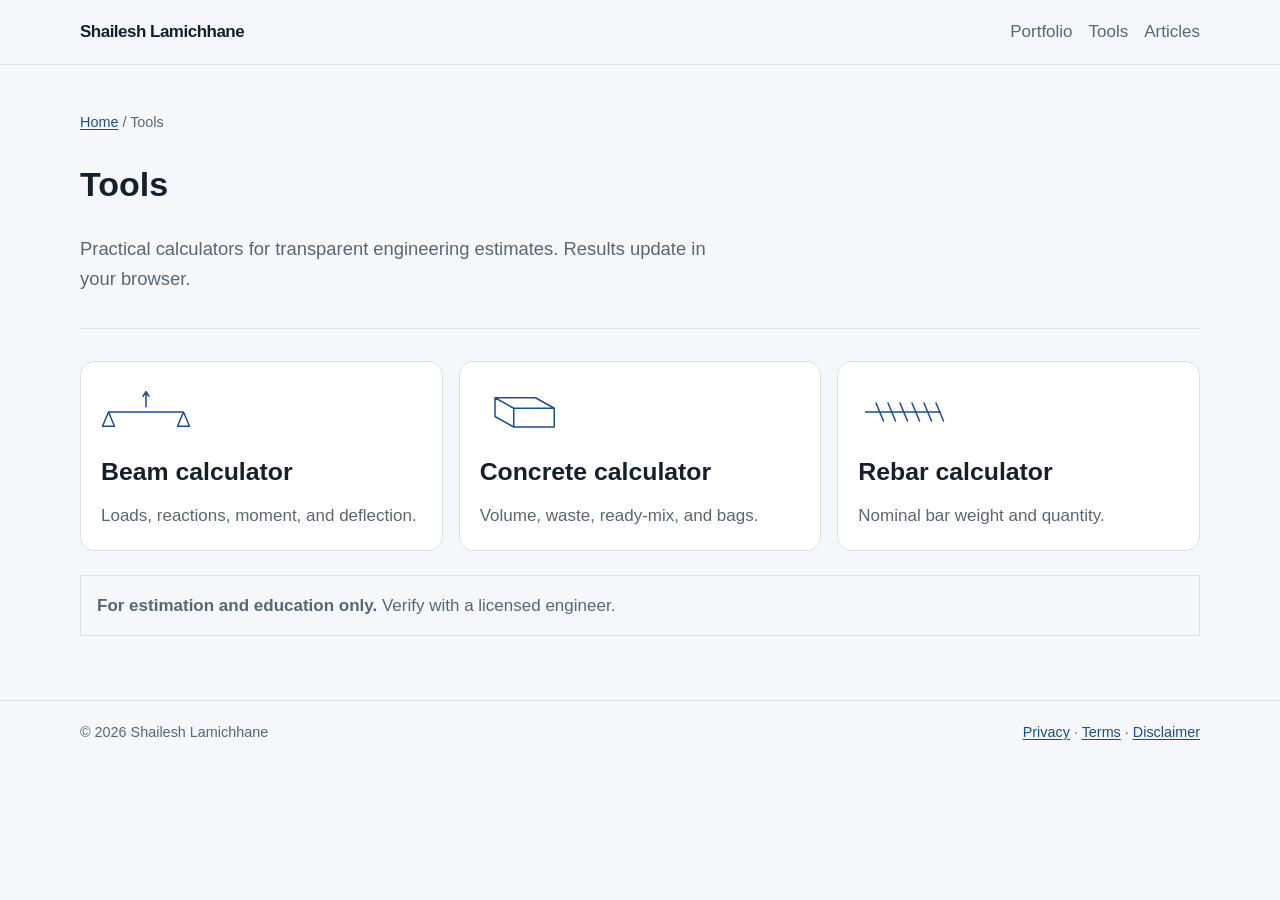
==== tools/index.html @ f7adca34 "feat: merge engineering tools into portfolio" ====
<!doctype html><html lang="en-US"><head><meta charset="utf-8"><meta name="viewport" content="width=device-width,initial-scale=1"><title>Tools | Shailesh Lamichhane</title><link rel="stylesheet" href="/style.css"></head><body><header class="site-header"><nav class="nav"><a class="brand" href="/">Shailesh Lamichhane</a><div class="nav-links"><a href="/">Portfolio</a><a href="/tools/">Tools</a><a href="/tools/articles/">Articles</a></div></nav></header><main><header class="page-header"><p class="crumb"><a href="/">Home</a> / Tools</p><h1>Tools</h1><p class="lede">Practical calculators for transparent engineering estimates. Results update in your browser.</p></header><div class="tool-grid"><a class="tool-card" href="/tools/beam-calculator/"><svg class="tool-symbol" viewBox="0 0 120 70"><path d="M10 35h100M10 35 2 54h16zM110 35l-8 19h16zM60 8v20m-4-14 4-6 4 6"/></svg><div><h2>Beam calculator</h2><p>Loads, reactions, moment, and deflection.</p></div></a><a class="tool-card" href="/tools/concrete-calculator/"><svg class="tool-symbol" viewBox="0 0 120 70"><path d="M20 16h54l25 14v25H45L20 41zM20 16l25 14h54M45 30v25"/></svg><div><h2>Concrete calculator</h2><p>Volume, waste, ready-mix, and bags.</p></div></a><a class="tool-card" href="/tools/rebar-calculator/"><svg class="tool-symbol" viewBox="0 0 120 70"><path d="M10 35h100m-86-12 10 24m6-24 10 24m6-24 10 24m6-24 10 24m6-24 10 24m6-24 10 24"/></svg><div><h2>Rebar calculator</h2><p>Nominal bar weight and quantity.</p></div></a></div><div class="notice"><strong>For estimation and education only.</strong> Verify with a licensed engineer.</div></main><footer class="site-footer"><div><span>© <span id="year"></span> Shailesh Lamichhane</span><span><a href="/tools/privacy/">Privacy</a> · <a href="/tools/terms/">Terms</a> · <a href="/tools/disclaimer/">Disclaimer</a></span></div></footer><script src="/script.js"></script></body></html>
---- style.css ----
:root{--bg:#f5f7fa;--ink:#17202a;--steel:#5b6672;--line:#dde1e6;--blue:#1d4e89;--orange:#bf3f0a;--panel:#fff;color-scheme:light;font-family:Arial,sans-serif}*{box-sizing:border-box}html{scroll-behavior:smooth}body{margin:0;background:var(--bg);color:var(--ink);font-size:17px;line-height:1.6}a{color:var(--blue);text-underline-offset:.16em}a:focus-visible,button:focus-visible,input:focus-visible,select:focus-visible{outline:3px solid var(--orange);outline-offset:3px}.skip-link{position:absolute;left:-999px}.skip-link:focus{left:1rem;top:1rem;padding:.5rem;background:#fff;z-index:2}.site-header{border-bottom:1px solid var(--line)}.nav,main,.site-footer>div{width:min(100% - 2rem,70rem);margin:auto}.nav{min-height:64px;display:flex;gap:1.25rem;align-items:center;flex-wrap:wrap}.brand{margin-right:auto;font-weight:700;color:var(--ink);text-decoration:none;letter-spacing:-.03em}.nav-links,.contact-links{display:flex;gap:1rem;flex-wrap:wrap}.nav-links a{color:var(--steel);text-decoration:none}.nav-links a:hover{color:var(--blue)}main{padding:2rem 0 4rem}.intro{padding:clamp(2rem,8vw,6rem) 0 2.5rem;border-bottom:1px solid var(--line)}.kicker,.meta,dt{font-size:.82rem;letter-spacing:.06em;text-transform:uppercase;color:var(--blue);font-weight:700}.intro h1{font-size:clamp(2.3rem,6vw,4.6rem);line-height:1.05;letter-spacing:-.045em;max-width:16ch;margin:.5rem 0 1rem}.lede{color:var(--steel);font-size:1.15rem;max-width:65ch}.section{padding:2.5rem 0;border-bottom:1px solid var(--line)}h2{font-size:1.55rem;line-height:1.2;margin:0 0 1rem}h3{margin:.3rem 0;font-size:1.2rem}.lead{font-size:1.15rem;max-width:55ch}.two-column{display:grid;grid-template-columns:1.2fr .8fr;gap:3rem}.facts,.detail{margin:0;border:1px solid var(--line);background:var(--panel)}.facts div{display:grid;grid-template-columns:7rem 1fr;padding:.8rem 1rem;border-bottom:1px solid var(--line)}.facts div:last-child{border:0}.facts dt{color:var(--steel);font-size:.72rem}.facts dd{margin:0}.detail{padding:1.25rem;max-width:68ch}.tag-list{display:flex;gap:.6rem;flex-wrap:wrap}.tag-list span{border:1px solid var(--line);padding:.5rem .75rem;background:var(--panel)}.button{display:inline-block;margin-top:1rem;border:1px solid var(--blue);background:var(--blue);color:#fff;text-decoration:none;padding:.65rem .9rem}.site-footer{border-top:1px solid var(--line);color:var(--steel);font-size:.9rem}.site-footer>div{padding:1.25rem 0;display:flex;justify-content:space-between;gap:1rem;flex-wrap:wrap}.tool-grid{display:grid;grid-template-columns:repeat(3,minmax(0,1fr));gap:1rem}.tool-card{display:flex;min-height:190px;flex-direction:column;justify-content:space-between;padding:1.25rem;border:1px solid var(--line);border-radius:14px;background:var(--panel);color:var(--ink);text-decoration:none;transition:transform .2s,background .2s,color .2s}.tool-card:hover{transform:translateY(-3px);background:var(--blue);color:#fff}.tool-symbol{width:90px;height:60px;fill:none;stroke:var(--blue);stroke-width:2;stroke-linecap:round;stroke-linejoin:round}.tool-card:hover .tool-symbol{stroke:#fff}.tool-card p{margin:0;color:var(--steel)}.tool-card:hover p{color:#e9f1fb}.page-header{padding-bottom:1rem;border-bottom:1px solid var(--line);margin-bottom:2rem}.crumb{font-size:.9rem;color:var(--steel)}.tool-layout{display:grid;grid-template-columns:minmax(0,1fr) minmax(0,1fr);gap:2rem}.box{background:var(--panel);border:1px solid var(--line);padding:1rem}.input-group{margin:0 0 1rem}.input-group label{display:block;font-weight:700;margin-bottom:.25rem}.input-wrap{display:flex}.input-wrap input,.input-wrap select{width:100%;min-height:44px;padding:.5rem;border:1px solid var(--steel);background:var(--bg);color:var(--ink)}.unit{min-width:3rem;display:grid;place-items:center;padding:0 .5rem;border:1px solid var(--steel);border-left:0;color:var(--steel)}.results{display:grid;grid-template-columns:repeat(2,minmax(0,1fr));gap:1px;background:var(--line);border:1px solid var(--line)}.result{background:var(--panel);padding:.75rem}.result dt{font-size:.75rem;color:var(--steel)}.result dd{margin:.15rem 0;color:var(--orange);font-weight:700;font-variant-numeric:tabular-nums}.diagram{width:100%;border:1px solid var(--line);background:var(--bg);margin-bottom:1rem}.diagram .line{fill:none;stroke:var(--blue);stroke-width:2}.diagram text{fill:var(--steel);font:12px Arial}.error{color:var(--orange);min-height:1.4em;font-size:.9rem}.tool-explainer{margin-top:2.5rem;border-top:1px solid var(--line)}.tool-explainer section{padding:1rem 0;border-bottom:1px solid var(--line)}.notice{padding:1rem;border:1px solid var(--line);color:var(--steel);margin-top:1.5rem}.hidden{display:none}@media(max-width:760px){.nav{padding:.75rem 0}.nav-links{width:100%;order:2}.two-column,.tool-layout{grid-template-columns:1fr;gap:1rem}.tool-grid{grid-template-columns:1fr}.intro h1{font-size:2.4rem}.site-footer>div{display:grid}.facts div{grid-template-columns:1fr;gap:.2rem}}
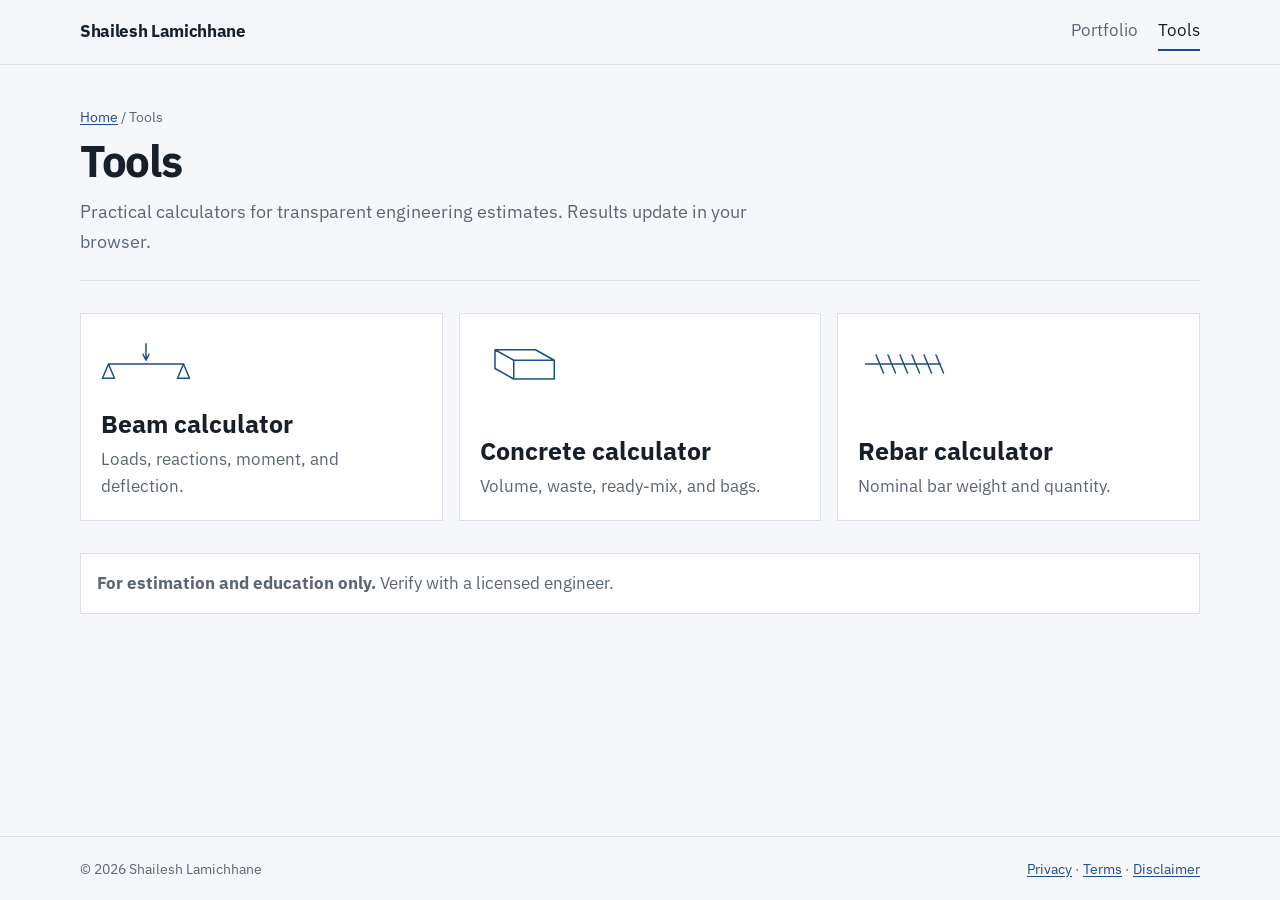
==== commit 3d022b75: "Refine layout and spacing, fix UX issues, remove unfinished articles page" ====
--- a/tools/index.html
+++ b/tools/index.html
@@ -1 +1 @@
-<!doctype html><html lang="en-US"><head><meta charset="utf-8"><meta name="viewport" content="width=device-width,initial-scale=1"><title>Tools | Shailesh Lamichhane</title><link rel="stylesheet" href="/style.css"></head><body><header class="site-header"><nav class="nav"><a class="brand" href="/">Shailesh Lamichhane</a><div class="nav-links"><a href="/">Portfolio</a><a href="/tools/">Tools</a><a href="/tools/articles/">Articles</a></div></nav></header><main><header class="page-header"><p class="crumb"><a href="/">Home</a> / Tools</p><h1>Tools</h1><p class="lede">Practical calculators for transparent engineering estimates. Results update in your browser.</p></header><div class="tool-grid"><a class="tool-card" href="/tools/beam-calculator/"><svg class="tool-symbol" viewBox="0 0 120 70"><path d="M10 35h100M10 35 2 54h16zM110 35l-8 19h16zM60 8v20m-4-14 4-6 4 6"/></svg><div><h2>Beam calculator</h2><p>Loads, reactions, moment, and deflection.</p></div></a><a class="tool-card" href="/tools/concrete-calculator/"><svg class="tool-symbol" viewBox="0 0 120 70"><path d="M20 16h54l25 14v25H45L20 41zM20 16l25 14h54M45 30v25"/></svg><div><h2>Concrete calculator</h2><p>Volume, waste, ready-mix, and bags.</p></div></a><a class="tool-card" href="/tools/rebar-calculator/"><svg class="tool-symbol" viewBox="0 0 120 70"><path d="M10 35h100m-86-12 10 24m6-24 10 24m6-24 10 24m6-24 10 24m6-24 10 24m6-24 10 24"/></svg><div><h2>Rebar calculator</h2><p>Nominal bar weight and quantity.</p></div></a></div><div class="notice"><strong>For estimation and education only.</strong> Verify with a licensed engineer.</div></main><footer class="site-footer"><div><span>© <span id="year"></span> Shailesh Lamichhane</span><span><a href="/tools/privacy/">Privacy</a> · <a href="/tools/terms/">Terms</a> · <a href="/tools/disclaimer/">Disclaimer</a></span></div></footer><script src="/script.js"></script></body></html>
+<!doctype html><html lang="en-US"><head><meta charset="utf-8"><meta name="viewport" content="width=device-width,initial-scale=1"><meta name="description" content="Practical calculators for transparent engineering estimates. Results update in your browser."><title>Tools | Shailesh Lamichhane</title><link rel="preload" href="/fonts/ibm-plex-sans-latin.woff2" as="font" type="font/woff2" crossorigin><link rel="stylesheet" href="/style.css"></head><body><a class="skip-link" href="#main">Skip to content</a><header class="site-header"><nav class="nav"><a class="brand" href="/">Shailesh Lamichhane</a><div class="nav-links"><a href="/">Portfolio</a><a href="/tools/" aria-current="page">Tools</a></div></nav></header><main id="main"><header class="page-header"><p class="crumb"><a href="/">Home</a> / Tools</p><h1>Tools</h1><p class="lede">Practical calculators for transparent engineering estimates. Results update in your browser.</p></header><div class="tool-grid"><a class="tool-card" href="/tools/beam-calculator/"><svg class="tool-symbol" viewBox="0 0 120 70"><path d="M10 35h100M10 35 2 54h16zM110 35l-8 19h16zM60 8v22m-4-8 4 8 4-8"/></svg><div><h2>Beam calculator</h2><p>Loads, reactions, moment, and deflection.</p></div></a><a class="tool-card" href="/tools/concrete-calculator/"><svg class="tool-symbol" viewBox="0 0 120 70"><path d="M20 16h54l25 14v25H45L20 41zM20 16l25 14h54M45 30v25"/></svg><div><h2>Concrete calculator</h2><p>Volume, waste, ready-mix, and bags.</p></div></a><a class="tool-card" href="/tools/rebar-calculator/"><svg class="tool-symbol" viewBox="0 0 120 70"><path d="M10 35h100m-86-12 10 24m6-24 10 24m6-24 10 24m6-24 10 24m6-24 10 24m6-24 10 24"/></svg><div><h2>Rebar calculator</h2><p>Nominal bar weight and quantity.</p></div></a></div><div class="notice"><strong>For estimation and education only.</strong> Verify with a licensed engineer.</div></main><footer class="site-footer"><div><span>© <span id="year"></span> Shailesh Lamichhane</span><span><a href="/tools/privacy/">Privacy</a> · <a href="/tools/terms/">Terms</a> · <a href="/tools/disclaimer/">Disclaimer</a></span></div></footer><script src="/script.js" defer></script></body></html>
--- a/style.css
+++ b/style.css
@@ -1 +1,461 @@
-:root{--bg:#f5f7fa;--ink:#17202a;--steel:#5b6672;--line:#dde1e6;--blue:#1d4e89;--orange:#bf3f0a;--panel:#fff;color-scheme:light;font-family:Arial,sans-serif}*{box-sizing:border-box}html{scroll-behavior:smooth}body{margin:0;background:var(--bg);color:var(--ink);font-size:17px;line-height:1.6}a{color:var(--blue);text-underline-offset:.16em}a:focus-visible,button:focus-visible,input:focus-visible,select:focus-visible{outline:3px solid var(--orange);outline-offset:3px}.skip-link{position:absolute;left:-999px}.skip-link:focus{left:1rem;top:1rem;padding:.5rem;background:#fff;z-index:2}.site-header{border-bottom:1px solid var(--line)}.nav,main,.site-footer>div{width:min(100% - 2rem,70rem);margin:auto}.nav{min-height:64px;display:flex;gap:1.25rem;align-items:center;flex-wrap:wrap}.brand{margin-right:auto;font-weight:700;color:var(--ink);text-decoration:none;letter-spacing:-.03em}.nav-links,.contact-links{display:flex;gap:1rem;flex-wrap:wrap}.nav-links a{color:var(--steel);text-decoration:none}.nav-links a:hover{color:var(--blue)}main{padding:2rem 0 4rem}.intro{padding:clamp(2rem,8vw,6rem) 0 2.5rem;border-bottom:1px solid var(--line)}.kicker,.meta,dt{font-size:.82rem;letter-spacing:.06em;text-transform:uppercase;color:var(--blue);font-weight:700}.intro h1{font-size:clamp(2.3rem,6vw,4.6rem);line-height:1.05;letter-spacing:-.045em;max-width:16ch;margin:.5rem 0 1rem}.lede{color:var(--steel);font-size:1.15rem;max-width:65ch}.section{padding:2.5rem 0;border-bottom:1px solid var(--line)}h2{font-size:1.55rem;line-height:1.2;margin:0 0 1rem}h3{margin:.3rem 0;font-size:1.2rem}.lead{font-size:1.15rem;max-width:55ch}.two-column{display:grid;grid-template-columns:1.2fr .8fr;gap:3rem}.facts,.detail{margin:0;border:1px solid var(--line);background:var(--panel)}.facts div{display:grid;grid-template-columns:7rem 1fr;padding:.8rem 1rem;border-bottom:1px solid var(--line)}.facts div:last-child{border:0}.facts dt{color:var(--steel);font-size:.72rem}.facts dd{margin:0}.detail{padding:1.25rem;max-width:68ch}.tag-list{display:flex;gap:.6rem;flex-wrap:wrap}.tag-list span{border:1px solid var(--line);padding:.5rem .75rem;background:var(--panel)}.button{display:inline-block;margin-top:1rem;border:1px solid var(--blue);background:var(--blue);color:#fff;text-decoration:none;padding:.65rem .9rem}.site-footer{border-top:1px solid var(--line);color:var(--steel);font-size:.9rem}.site-footer>div{padding:1.25rem 0;display:flex;justify-content:space-between;gap:1rem;flex-wrap:wrap}.tool-grid{display:grid;grid-template-columns:repeat(3,minmax(0,1fr));gap:1rem}.tool-card{display:flex;min-height:190px;flex-direction:column;justify-content:space-between;padding:1.25rem;border:1px solid var(--line);border-radius:14px;background:var(--panel);color:var(--ink);text-decoration:none;transition:transform .2s,background .2s,color .2s}.tool-card:hover{transform:translateY(-3px);background:var(--blue);color:#fff}.tool-symbol{width:90px;height:60px;fill:none;stroke:var(--blue);stroke-width:2;stroke-linecap:round;stroke-linejoin:round}.tool-card:hover .tool-symbol{stroke:#fff}.tool-card p{margin:0;color:var(--steel)}.tool-card:hover p{color:#e9f1fb}.page-header{padding-bottom:1rem;border-bottom:1px solid var(--line);margin-bottom:2rem}.crumb{font-size:.9rem;color:var(--steel)}.tool-layout{display:grid;grid-template-columns:minmax(0,1fr) minmax(0,1fr);gap:2rem}.box{background:var(--panel);border:1px solid var(--line);padding:1rem}.input-group{margin:0 0 1rem}.input-group label{display:block;font-weight:700;margin-bottom:.25rem}.input-wrap{display:flex}.input-wrap input,.input-wrap select{width:100%;min-height:44px;padding:.5rem;border:1px solid var(--steel);background:var(--bg);color:var(--ink)}.unit{min-width:3rem;display:grid;place-items:center;padding:0 .5rem;border:1px solid var(--steel);border-left:0;color:var(--steel)}.results{display:grid;grid-template-columns:repeat(2,minmax(0,1fr));gap:1px;background:var(--line);border:1px solid var(--line)}.result{background:var(--panel);padding:.75rem}.result dt{font-size:.75rem;color:var(--steel)}.result dd{margin:.15rem 0;color:var(--orange);font-weight:700;font-variant-numeric:tabular-nums}.diagram{width:100%;border:1px solid var(--line);background:var(--bg);margin-bottom:1rem}.diagram .line{fill:none;stroke:var(--blue);stroke-width:2}.diagram text{fill:var(--steel);font:12px Arial}.error{color:var(--orange);min-height:1.4em;font-size:.9rem}.tool-explainer{margin-top:2.5rem;border-top:1px solid var(--line)}.tool-explainer section{padding:1rem 0;border-bottom:1px solid var(--line)}.notice{padding:1rem;border:1px solid var(--line);color:var(--steel);margin-top:1.5rem}.hidden{display:none}@media(max-width:760px){.nav{padding:.75rem 0}.nav-links{width:100%;order:2}.two-column,.tool-layout{grid-template-columns:1fr;gap:1rem}.tool-grid{grid-template-columns:1fr}.intro h1{font-size:2.4rem}.site-footer>div{display:grid}.facts div{grid-template-columns:1fr;gap:.2rem}}
+/* ---------- Font ---------- */
+@font-face {
+  font-family: "IBM Plex Sans";
+  src: url(/fonts/ibm-plex-sans-latin.woff2) format("woff2");
+  font-weight: 100 700;
+  font-style: normal;
+  font-display: swap;
+}
+
+/* ---------- Tokens ---------- */
+:root {
+  --bg: #f5f7fa;
+  --ink: #17202a;
+  --steel: #5b6672;
+  --line: #dde1e6;
+  --blue: #1d4e89;
+  --blue-dark: #163d6d;
+  --orange: #bf3f0a;
+  --panel: #fff;
+  --measure: 68ch;
+  color-scheme: light;
+  font-family: "IBM Plex Sans", system-ui, -apple-system, "Segoe UI", Roboto, Arial, sans-serif;
+}
+
+/* ---------- Base ---------- */
+*, *::before, *::after { box-sizing: border-box; }
+
+html {
+  scroll-behavior: smooth;
+  -webkit-text-size-adjust: 100%;
+}
+
+body {
+  margin: 0;
+  min-height: 100vh;
+  min-height: 100dvh;
+  display: flex;
+  flex-direction: column;
+  background: var(--bg);
+  color: var(--ink);
+  font-size: 17px;
+  line-height: 1.6;
+}
+
+a {
+  color: var(--blue);
+  text-underline-offset: .16em;
+}
+
+a:focus-visible,
+button:focus-visible,
+input:focus-visible,
+select:focus-visible {
+  outline: 3px solid var(--orange);
+  outline-offset: 3px;
+}
+
+input, select, button {
+  font: inherit;
+  color: inherit;
+}
+
+.hidden { display: none; }
+
+.skip-link {
+  position: absolute;
+  left: 1rem;
+  top: -4rem;
+  z-index: 10;
+  padding: .5rem .75rem;
+  background: var(--panel);
+  border: 1px solid var(--line);
+}
+.skip-link:focus { top: 1rem; }
+
+/* ---------- Layout ---------- */
+.nav,
+main,
+.site-footer > div {
+  width: min(100% - 2rem, 70rem);
+  margin-inline: auto;
+}
+
+main {
+  flex: 1 0 auto;
+  padding: 0 0 4rem;
+}
+
+/* ---------- Header / nav ---------- */
+.site-header { border-bottom: 1px solid var(--line); }
+
+.nav {
+  min-height: 64px;
+  display: flex;
+  flex-wrap: wrap;
+  align-items: center;
+  gap: .25rem 1.25rem;
+  padding-block: .5rem;
+}
+
+.brand {
+  margin-right: auto;
+  font-weight: 700;
+  color: var(--ink);
+  text-decoration: none;
+  letter-spacing: -.02em;
+}
+
+.nav-links,
+.contact-links {
+  display: flex;
+  flex-wrap: wrap;
+  gap: .25rem 1.25rem;
+}
+
+.nav-links a {
+  padding: .25rem 0;
+  border-bottom: 2px solid transparent;
+  color: var(--steel);
+  text-decoration: none;
+}
+.nav-links a:hover { color: var(--blue); }
+.nav-links a[aria-current] {
+  color: var(--ink);
+  border-bottom-color: var(--blue);
+}
+
+/* ---------- Type ---------- */
+.kicker, .meta, dt {
+  font-size: .82rem;
+  letter-spacing: .06em;
+  text-transform: uppercase;
+  color: var(--blue);
+  font-weight: 700;
+}
+
+h2 {
+  font-size: 1.55rem;
+  line-height: 1.2;
+  margin: 0 0 1rem;
+}
+
+h3 {
+  font-size: 1.2rem;
+  margin: .3rem 0;
+}
+
+.lede {
+  color: var(--steel);
+  font-size: 1.15rem;
+  max-width: 65ch;
+}
+
+.lead {
+  font-size: 1.15rem;
+  max-width: 55ch;
+}
+
+/* ---------- Home: hero + sections ---------- */
+.intro {
+  padding: clamp(2.5rem, 5vw, 4rem) 0 2.5rem;
+  border-bottom: 1px solid var(--line);
+}
+
+.intro h1 {
+  font-size: clamp(2.3rem, 6vw, 4.6rem);
+  line-height: 1.06;
+  letter-spacing: -.035em;
+  max-width: 16ch;
+  margin: .5rem 0 1rem;
+}
+
+.kicker { margin: 0; }
+
+.section {
+  padding: 2.5rem 0;
+  border-bottom: 1px solid var(--line);
+  scroll-margin-top: 1rem;
+}
+.section:last-child { border-bottom: 0; }
+
+.intro > :last-child,
+.section > :last-child,
+.page-header > :last-child,
+.tool-explainer section > :last-child,
+.detail > :last-child { margin-bottom: 0; }
+
+.two-column {
+  display: grid;
+  grid-template-columns: 1.2fr .8fr;
+  gap: 3rem;
+}
+.two-column > div > :first-child { margin-top: 0; }
+
+.facts, .detail {
+  margin: 0;
+  border: 1px solid var(--line);
+  background: var(--panel);
+}
+
+.facts div {
+  display: grid;
+  grid-template-columns: 7rem 1fr;
+  padding: .8rem 1rem;
+  border-bottom: 1px solid var(--line);
+}
+.facts div:last-child { border: 0; }
+.facts dt { color: var(--steel); font-size: .72rem; }
+.facts dd { margin: 0; }
+
+.detail {
+  padding: 1.25rem;
+  max-width: var(--measure);
+}
+.detail > :first-child { margin-top: 0; }
+
+.tag-list {
+  display: flex;
+  flex-wrap: wrap;
+  gap: .6rem;
+}
+.tag-list span {
+  border: 1px solid var(--line);
+  padding: .5rem .75rem;
+  background: var(--panel);
+}
+
+.contact-links a { padding-block: .35rem; }
+
+.button {
+  display: inline-block;
+  margin-top: .25rem;
+  border: 1px solid var(--blue);
+  background: var(--blue);
+  color: #fff;
+  text-decoration: none;
+  padding: .65rem .9rem;
+}
+.button:hover { background: var(--blue-dark); border-color: var(--blue-dark); }
+
+/* ---------- Footer ---------- */
+.site-footer {
+  border-top: 1px solid var(--line);
+  color: var(--steel);
+  font-size: .9rem;
+}
+.site-footer > div {
+  padding: 1.25rem 0;
+  display: flex;
+  justify-content: space-between;
+  flex-wrap: wrap;
+  gap: .5rem 1rem;
+}
+
+/* ---------- Inner pages: header, crumb, prose ---------- */
+.page-header {
+  padding: 2.5rem 0 1.5rem;
+  margin-bottom: 2rem;
+  border-bottom: 1px solid var(--line);
+}
+.page-header h1 {
+  font-size: clamp(2rem, 4.5vw, 2.75rem);
+  line-height: 1.12;
+  letter-spacing: -.03em;
+  margin: .5rem 0 .75rem;
+}
+.page-header .lede { margin: 0; }
+.crumb {
+  margin: 0;
+  font-size: .9rem;
+  color: var(--steel);
+}
+
+.prose p { max-width: var(--measure); }
+.prose > h2 { margin-top: 2rem; }
+.prose .section { padding: 2rem 0; }
+
+.notice {
+  margin: 2rem 0 0;
+  padding: 1rem;
+  border: 1px solid var(--line);
+  background: var(--panel);
+  color: var(--steel);
+}
+.prose .notice { margin-bottom: 1.5rem; }
+
+/* ---------- Tools index ---------- */
+.tool-grid {
+  display: grid;
+  grid-template-columns: repeat(3, minmax(0, 1fr));
+  gap: 1rem;
+}
+
+.tool-card {
+  display: flex;
+  min-height: 190px;
+  flex-direction: column;
+  justify-content: space-between;
+  gap: 1rem;
+  padding: 1.25rem;
+  border: 1px solid var(--line);
+  background: var(--panel);
+  color: var(--ink);
+  text-decoration: none;
+  transition: transform .2s, background .2s, color .2s;
+}
+.tool-card h2 { margin: 0 0 .35rem; }
+.tool-card p { margin: 0; color: var(--steel); }
+.tool-card:hover,
+.tool-card:focus-visible {
+  transform: translateY(-3px);
+  background: var(--blue);
+  color: #fff;
+}
+.tool-card:hover p,
+.tool-card:focus-visible p { color: #e9f1fb; }
+
+.tool-symbol {
+  width: 90px;
+  height: 60px;
+  fill: none;
+  stroke: var(--blue);
+  stroke-width: 2;
+  stroke-linecap: round;
+  stroke-linejoin: round;
+}
+.tool-card:hover .tool-symbol,
+.tool-card:focus-visible .tool-symbol { stroke: #fff; }
+
+/* ---------- Calculators ---------- */
+.tool-layout {
+  display: grid;
+  grid-template-columns: repeat(2, minmax(0, 1fr));
+  gap: 2rem;
+}
+
+.box {
+  background: var(--panel);
+  border: 1px solid var(--line);
+  padding: 1.25rem;
+}
+.box > h2 { margin-bottom: .75rem; }
+
+.input-group { margin: 0 0 1rem; }
+.input-group label {
+  display: block;
+  font-weight: 700;
+  margin-bottom: .3rem;
+}
+
+.input-wrap { display: flex; }
+
+.input-wrap input,
+.input-group select {
+  width: 100%;
+  min-width: 0;
+  min-height: 44px;
+  padding: .5rem .75rem;
+  border: 1px solid var(--steel);
+  border-radius: 0;
+  background: var(--bg);
+  color: var(--ink);
+}
+.input-wrap input:hover,
+.input-group select:hover { border-color: var(--blue); }
+.input-wrap input[aria-invalid="true"] {
+  border-color: var(--orange);
+  background: #fdf3ee;
+}
+
+.unit {
+  min-width: 3.5rem;
+  display: grid;
+  place-items: center;
+  padding: 0 .75rem;
+  border: 1px solid var(--steel);
+  border-left: 0;
+  color: var(--steel);
+  white-space: nowrap;
+}
+
+.error {
+  margin: 0;
+  min-height: 1.4em;
+  color: var(--orange);
+  font-size: .9rem;
+}
+
+.results {
+  display: grid;
+  grid-template-columns: repeat(2, minmax(0, 1fr));
+  gap: 1px;
+  margin: 0;
+  background: var(--line);
+  border: 1px solid var(--line);
+}
+.result {
+  background: var(--panel);
+  padding: .75rem 1rem;
+}
+.result:last-child:nth-child(odd) { grid-column: 1 / -1; }
+.result dt { font-size: .75rem; color: var(--steel); }
+.result dd {
+  margin: .15rem 0 0;
+  color: var(--orange);
+  font-size: 1.15rem;
+  font-weight: 700;
+  font-variant-numeric: tabular-nums;
+}
+
+.diagram {
+  display: block;
+  width: 100%;
+  height: auto;
+  margin-bottom: 1.25rem;
+  border: 1px solid var(--line);
+  background: var(--bg);
+}
+.diagram .line {
+  fill: none;
+  stroke: var(--blue);
+  stroke-width: 2;
+  stroke-linecap: round;
+  stroke-linejoin: round;
+}
+.diagram text {
+  fill: var(--steel);
+  font-family: inherit;
+  font-size: 16px;
+  text-anchor: middle;
+}
+
+.tool-explainer {
+  margin-top: 2.5rem;
+  border-top: 1px solid var(--line);
+}
+.tool-explainer section {
+  padding: 1.25rem 0;
+  border-bottom: 1px solid var(--line);
+}
+.tool-explainer p { max-width: var(--measure); }
+
+/* ---------- Small screens ---------- */
+@media (max-width: 760px) {
+  .nav { padding-block: .75rem; }
+  .nav-links { gap: .25rem 1rem; }
+  .two-column, .tool-layout { grid-template-columns: 1fr; gap: 1.25rem; }
+  .tool-grid { grid-template-columns: 1fr; }
+  .tool-card { min-height: 0; }
+  .section { padding: 2rem 0; }
+  .box { padding: 1rem; }
+  .diagram text { font-size: 26px; }
+  .site-footer > div { display: grid; }
+  .facts div { grid-template-columns: 1fr; gap: .2rem; }
+}
+
+@media (prefers-reduced-motion: reduce) {
+  html { scroll-behavior: auto; }
+  .tool-card { transition: none; }
+  .tool-card:hover, .tool-card:focus-visible { transform: none; }
+}
